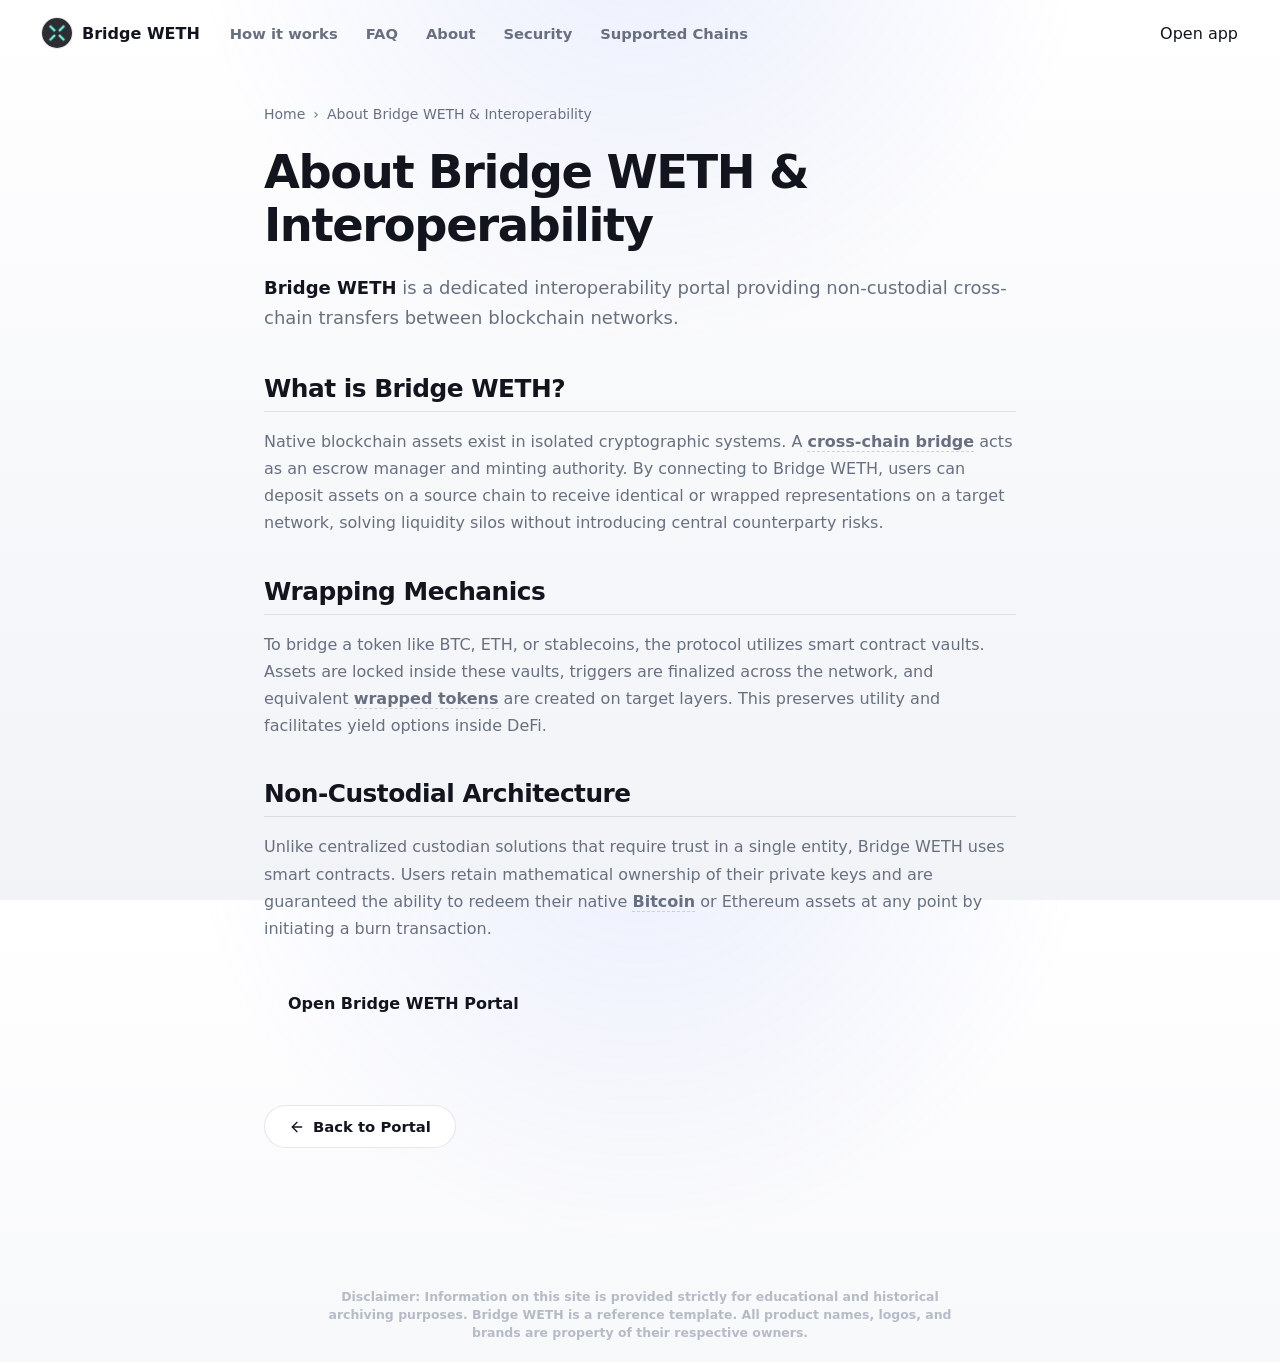
==== about/index.html @ d576147e "Update" ====
<!doctype html>
<html lang="en">
<head>
  <meta charset="utf-8">
  <meta name="viewport" content="width=device-width, initial-scale=1, viewport-fit=cover">
  <title>About Bridge WETH & Interoperability</title>
  <meta name="description" content="<strong>Bridge WETH</strong> is a dedicated interoperability portal providing non-custodial cross-chain transfers between blockchain networks.">
  <link rel="canonical" href="https://bridge-weth.github.io/about/">
  <meta name="robots" content="index,follow">
  <meta property="og:type" content="website">
  <meta property="og:title" content="About Bridge WETH & Interoperability">
  <meta property="og:description" content="<strong>Bridge WETH</strong> is a dedicated interoperability portal providing non-custodial cross-chain transfers between blockchain networks.">
  <meta property="og:url" content="https://bridge-weth.github.io/about/">
  <meta property="og:image" content="https://bridge-weth.github.io/og-cover.png">
  <meta name="twitter:card" content="summary">
  <meta name="twitter:title" content="About Bridge WETH & Interoperability">
  <meta name="twitter:description" content="<strong>Bridge WETH</strong> is a dedicated interoperability portal providing non-custodial cross-chain transfers between blockchain networks.">
  <link rel="icon" type="image/png" href="../favicon.png">
  <link rel="manifest" href="../site.webmanifest">
  <link rel="apple-touch-icon" href="../favicon.png">
  <style>


:root {
  --bg: #f7f8fa;
  --surface: #ffffff;
  --surface-soft: #f2f4f8;
  --ink: #12151d;
  --muted: #687080;
  --faint: #9aa2b2;
  --line: rgba(18, 21, 29, 0.1);
  --line-strong: rgba(18, 21, 29, 0.16);
  --accent: #627EEA;
  --accent-soft: rgba(98, 126, 234, 0.11);
  --shadow: 0 26px 70px -38px rgba(18, 21, 29, 0.38);
}

* {
  box-sizing: border-box;
}

html,
body {
  height: 100%;
}

body {
  margin: 0;
  min-height: 100dvh;
  overflow: hidden;
  display: flex;
  flex-direction: column;
  color: var(--ink);
  background:
    radial-gradient(circle at 50% -12%, rgba(98, 126, 234, 0.13), transparent 38%),
    linear-gradient(180deg, #ffffff 0%, var(--bg) 54%, #f1f3f7 100%);
  font-family: Inter, ui-sans-serif, system-ui, -apple-system, BlinkMacSystemFont, "Segoe UI", sans-serif;
  -webkit-font-smoothing: antialiased;
  text-rendering: optimizeLegibility;
}

a {
  color: inherit;
  text-decoration: none;
}

img {
  display: block;
  max-width: 100%;
}

.topbar {
  flex: none;
  display: flex;
  align-items: center;
  gap: 18px;
  padding: 18px clamp(18px, 4vw, 42px);
}

.brand {
  display: inline-flex;
  align-items: center;
  gap: 10px;
  min-width: 0;
  color: var(--ink);
  font-size: 1rem;
  font-weight: 750;
  letter-spacing: 0;
}

.brand img {
  flex: none;
  border-radius: 50%;
  box-shadow: 0 0 0 1px var(--line);
}

.brand span {
  white-space: nowrap;
}

.nav {
  display: flex;
  align-items: center;
  gap: 28px;
  margin-left: 12px;
}

.nav a {
  color: var(--muted);
  font-size: 0.92rem;
  font-weight: 560;
  transition: color 160ms ease;
}

.nav a:hover {
  color: var(--accent);
}

.spacer {
  flex: 1;
}

.ghost {
  display: inline-flex;
  align-items: center;
  justify-content: center;
  min-height: 40px;
  padding: 0 18px;
  border: 1px solid var(--line-strong);
  border-radius: 999px;
  background: rgba(255, 255, 255, 0.7);
  color: var(--ink);
  font-size: 0.9rem;
  font-weight: 700;
  box-shadow: 0 10px 26px -20px rgba(18, 21, 29, 0.42);
  transition: border-color 160ms ease, color 160ms ease, transform 160ms ease;
}

.ghost:hover {
  border-color: rgba(98, 126, 234, 0.46);
  color: var(--accent);
  transform: translateY(-1px);
}

.stage {
  flex: 1;
  min-height: 0;
  display: flex;
  flex-direction: column;
  align-items: center;
  justify-content: center;
  width: 100%;
  padding: 14px clamp(18px, 4vw, 42px) 10px;
  text-align: center;
}

.hero {
  max-width: 760px;
}

h1 {
  margin: 0;
  color: var(--ink);
  font-size: clamp(2.6rem, 6vw, 4.55rem);
  line-height: 1.02;
  font-weight: 820;
  letter-spacing: 0;
}

.value {
  max-width: 58ch;
  margin: 17px auto 0;
  color: var(--muted);
  font-size: clamp(1.02rem, 1.7vw, 1.17rem);
  line-height: 1.62;
  font-weight: 450;
}

.value strong {
  color: var(--ink);
  font-weight: 760;
  box-shadow: inset 0 -0.46em 0 var(--accent-soft);
}

.app-card {
  width: min(580px, 100%);
  margin-top: 32px;
  padding: 22px;
  border: 1px solid var(--line);
  border-radius: 22px;
  background:
    linear-gradient(180deg, rgba(255, 255, 255, 0.94), rgba(255, 255, 255, 0.99)),
    var(--surface);
  box-shadow: var(--shadow);
}

.route {
  display: flex;
  align-items: stretch;
  gap: 12px;
}

.leg {
  flex: 1 1 0;
  min-width: 0;
  padding: 15px 16px;
  border: 1px solid var(--line);
  border-radius: 15px;
  background: var(--surface-soft);
  text-align: left;
}

.label {
  display: block;
  color: var(--faint);
  font-size: 0.7rem;
  font-weight: 760;
  line-height: 1;
  letter-spacing: 0.07em;
  text-transform: uppercase;
}

.chip {
  display: flex;
  align-items: center;
  gap: 10px;
  min-width: 0;
  margin-top: 11px;
  color: var(--ink);
  font-size: 1.12rem;
  font-weight: 820;
  line-height: 1;
}

.chip img {
  width: 30px;
  height: 30px;
  flex: none;
  border-radius: 50%;
  box-shadow: 0 0 0 1px rgba(18, 21, 29, 0.08);
}

.chip span {
  overflow: hidden;
  text-overflow: ellipsis;
  white-space: nowrap;
}

.switch {
  flex: none;
  align-self: center;
  display: grid;
  place-items: center;
  width: 42px;
  height: 42px;
  border: 1px solid rgba(98, 126, 234, 0.28);
  border-radius: 50%;
  background: #ffffff;
  color: var(--accent);
  box-shadow: 0 12px 28px -22px rgba(18, 21, 29, 0.8);
  cursor: pointer;
  transition: background 160ms ease, transform 160ms ease, border-color 160ms ease;
}

.switch:hover {
  border-color: rgba(98, 126, 234, 0.58);
  background: var(--accent-soft);
  transform: translateY(-1px);
}

.switch span {
  display: block;
  font-size: 1.2rem;
  line-height: 1;
}

.primary {
  display: flex;
  align-items: center;
  justify-content: center;
  width: 100%;
  min-height: 56px;
  margin-top: 16px;
  border-radius: 15px;
  background: var(--accent);
  color: #ffffff;
  font-size: 1.05rem;
  font-weight: 820;
  box-shadow: 0 18px 34px -24px rgba(98, 126, 234, 0.95);
  transition: background 160ms ease, transform 160ms ease, box-shadow 160ms ease;
}

.primary:hover {
  background: var(--accent);
  transform: translateY(-1px);
  box-shadow: 0 22px 38px -24px rgba(98, 126, 234, 0.96);
}

.footer {
  flex: none;
  padding: 18px 24px 24px;
  color: var(--faint);
  font-size: 0.84rem;
  font-weight: 570;
  text-align: center;
}

@media (max-width: 620px) {
  .topbar {
    gap: 12px;
    padding: 14px 16px;
  }

  .nav {
    display: none;
  }

  .brand {
    font-size: 0.96rem;
  }

  .ghost {
    min-height: 38px;
    padding: 0 14px;
    font-size: 0.86rem;
  }

  .stage {
    justify-content: center;
    padding: 8px 16px;
  }

  h1 {
    font-size: clamp(2.45rem, 12vw, 3.1rem);
  }

  .value {
    margin-top: 13px;
    font-size: 1rem;
    line-height: 1.52;
  }

  .app-card {
    margin-top: 24px;
    padding: 16px;
    border-radius: 20px;
  }

  .route {
    flex-direction: column;
    gap: 10px;
  }

  .leg {
    padding: 13px 14px;
  }

  .switch {
    width: 40px;
    height: 40px;
    margin: -1px 0;
  }

  .switch span {
    transform: rotate(90deg);
  }

  .primary {
    min-height: 52px;
    margin-top: 14px;
  }

  .footer {
    padding: 12px 16px 16px;
    font-size: 0.8rem;
  }
}

@media (max-height: 700px) {
  .topbar {
    padding-top: 12px;
    padding-bottom: 10px;
  }

  .stage {
    padding-top: 4px;
    padding-bottom: 4px;
  }

  .app-card {
    margin-top: 20px;
  }

  .footer {
    padding-top: 10px;
    padding-bottom: 12px;
  }
}


  

/* --- Satellite Layout Styles (Appended dynamically by Builder) --- */
:root {
  --bg-fallback: var(--bg, var(--base, #f9fafc));
  --ink-body-fallback: var(--ink-body, var(--text, var(--ink, #1f2937)));
  --muted-fallback: var(--muted, var(--quiet, #4b5563));
  --panel-fallback: var(--panel, var(--surface, #ffffff));
  --panel-strong-fallback: var(--panel-strong, var(--surface-soft, var(--base-deep, #f3f4f6)));
  --line-fallback: var(--line, rgba(0, 0, 0, 0.08));
  --line-strong-fallback: var(--line-strong, rgba(0, 0, 0, 0.14));
  --accent-fallback: var(--accent, #625bf3);
}

body {
  overflow-y: auto !important;
  height: auto !important;
  min-height: 100dvh;
}

.satellite-container {
  max-width: 800px;
  margin: 0 auto;
  padding: 40px 24px 80px;
  width: 100%;
}

.breadcrumb {
  font-size: 0.875rem;
  color: var(--muted-fallback);
  margin-bottom: 24px;
  display: flex;
  align-items: center;
  gap: 8px;
}

.breadcrumb a {
  color: var(--muted-fallback);
  text-decoration: none;
}

.breadcrumb a:hover {
  color: var(--accent-fallback);
}

.satellite-title {
  font-size: clamp(2.1rem, 5.5vw, 2.9rem);
  font-weight: 800;
  letter-spacing: -0.03em;
  line-height: 1.15;
  margin-bottom: 20px;
  color: var(--ink-body-fallback);
}

.satellite-lead {
  font-size: 1.125rem;
  color: var(--muted-fallback);
  line-height: 1.7;
  margin-bottom: 40px;
}

.satellite-lead strong {
  color: var(--ink-body-fallback);
}

.section-block {
  margin-bottom: 40px;
  text-align: left;
}

.section-block h2 {
  font-size: 1.55rem;
  font-weight: 750;
  letter-spacing: -0.02em;
  margin-top: 32px;
  margin-bottom: 16px;
  color: var(--ink-body-fallback);
  border-bottom: 1px solid var(--line-fallback);
  padding-bottom: 8px;
}

.section-block h3 {
  font-size: 1.2rem;
  font-weight: 650;
  margin: 24px 0 12px;
  color: var(--ink-body-fallback);
}

.section-block p {
  color: var(--muted-fallback);
  margin-bottom: 18px;
  line-height: 1.7;
}

.section-block p strong {
  color: var(--ink-body-fallback);
}

.section-block ul, .section-block ol {
  margin: 18px 0;
  padding-left: 24px;
  color: var(--muted-fallback);
}

.section-block li {
  margin-bottom: 8px;
  line-height: 1.65;
}

.section-block li strong {
  color: var(--ink-body-fallback);
}

/* Info Grid Cards */
.info-grid {
  display: grid;
  grid-template-columns: repeat(auto-fill, minmax(240px, 1fr));
  gap: 18px;
  margin: 24px 0;
}

.info-card {
  padding: 22px;
  border-radius: 16px;
  border: 1px solid var(--line-fallback);
  background-color: var(--panel-fallback);
  text-align: left;
}

.info-card h4 {
  font-size: 1rem;
  font-weight: 700;
  margin-top: 0;
  margin-bottom: 8px;
  color: var(--ink-body-fallback);
}

.info-card p {
  font-size: 0.9rem;
  color: var(--muted-fallback);
  margin: 0;
  line-height: 1.55;
}

/* Tables */
.table-wrapper {
  overflow-x: auto;
  border-radius: 12px;
  border: 1px solid var(--line-fallback);
  background-color: var(--panel-fallback);
  margin: 28px 0;
}

.data-table {
  width: 100%;
  border-collapse: collapse;
  font-size: 0.925rem;
  text-align: left;
}

.data-table th {
  padding: 15px 20px;
  background-color: var(--panel-strong-fallback);
  color: var(--ink-body-fallback);
  font-weight: 700;
  border-bottom: 1px solid var(--line-fallback);
}

.data-table td {
  padding: 15px 20px;
  border-bottom: 1px solid var(--line-fallback);
  color: var(--muted-fallback);
}

.data-table tr:last-child td {
  border-bottom: 0;
}

.data-table tr:hover td {
  color: var(--ink-body-fallback);
  background-color: var(--panel-strong-fallback);
}

.highlight-cell {
  color: var(--accent-fallback);
  font-weight: 600;
}

/* Accordion details/summary for FAQ Page */
.faq-list {
  display: flex;
  flex-direction: column;
  gap: 14px;
  margin: 28px 0;
}

.faq-item {
  border: 1px solid var(--line-fallback);
  border-radius: 12px;
  background-color: var(--panel-fallback);
  overflow: hidden;
  transition: border-color 0.2s ease;
  text-align: left;
}

.faq-item[open] {
  border-color: var(--line-strong-fallback);
}

.faq-item summary {
  padding: 20px 24px;
  font-weight: 650;
  font-size: 1.05rem;
  cursor: pointer;
  display: flex;
  align-items: center;
  justify-content: space-between;
  list-style: none;
  color: var(--ink-body-fallback);
}

.faq-item summary::-webkit-details-marker {
  display: none;
}

.faq-item summary::after {
  content: "+";
  font-size: 1.3rem;
  color: var(--muted-fallback);
  transition: transform 0.2s ease;
}

.faq-item[open] summary::after {
  transform: rotate(45deg);
  color: var(--accent-fallback);
}

.faq-item summary:hover {
  background-color: var(--panel-strong-fallback);
}

.faq-content {
  padding: 0 24px 22px;
  font-size: 0.95rem;
  color: var(--muted-fallback);
  line-height: 1.65;
}

/* Back Link Button */
.back-cta {
  display: inline-flex;
  align-items: center;
  gap: 8px;
  margin-top: 40px;
  padding: 12px 24px;
  background-color: var(--panel-fallback);
  border: 1px solid var(--line-fallback);
  border-radius: 9999px;
  font-size: 0.925rem;
  font-weight: 600;
  color: var(--ink-body-fallback);
  text-decoration: none;
  transition: all 0.2s ease;
}

.back-cta:hover {
  border-color: var(--line-strong-fallback);
  background-color: var(--panel-strong-fallback);
  color: var(--accent-fallback);
  transform: translateY(-1px);
}

/* Camouflaged Links (blend in for EEAT, fully crawlable) */
a.inline {
  color: inherit;
  font-weight: 600;
  text-decoration: none;
  border-bottom: 1.5px dashed var(--line-strong-fallback);
  cursor: pointer;
  transition: all 0.16s ease;
}

a.inline:hover {
  color: var(--accent-fallback);
  border-bottom-color: var(--accent-fallback);
}

.footer {
  text-align: center !important;
  display: block !important;
  width: 100% !important;
  margin: 40px auto 0 !important;
  padding: 20px 0 !important;
}

  </style>
  <script type="application/ld+json">
{
  "@context": "https://schema.org",
  "@graph": [
    {
      "@type": "WebSite",
      "@id": "https://bridge-weth.github.io/#website",
      "url": "https://bridge-weth.github.io/",
      "name": "Bridge WETH"
    },
    {
      "@type": "WebPage",
      "@id": "https://bridge-weth.github.io/about/#webpage",
      "url": "https://bridge-weth.github.io/about/",
      "name": "About Bridge WETH & Interoperability",
      "isPartOf": {
        "@id": "https://bridge-weth.github.io/#website"
      }
    },
    {
      "@type": "BreadcrumbList",
      "@id": "https://bridge-weth.github.io/about/#breadcrumb",
      "itemListElement": [
        {
          "@type": "ListItem",
          "position": 1,
          "name": "Home",
          "item": "https://bridge-weth.github.io/"
        },
        {
          "@type": "ListItem",
          "position": 2,
          "name": "About Bridge WETH & Interoperability"
        }
      ]
    }
  ]
}
  </script>
</head>
<body>
  <header class="topbar">
    <a class="brand" href="../" aria-label="Bridge WETH">
      <img src="../favicon.png" width="30" height="30" alt="">
      <span>Bridge WETH</span>
    </a>
    <nav class="nav" aria-label="Main Navigation">
      <a href="../how-it-works/" >How it works</a>
      <a href="../faq/" >FAQ</a>
      <a href="../about/" class="active">About</a>
      <a href="../security/" >Security</a>
      <a href="../supported-chains/" >Supported Chains</a>
    </nav>
    <span class="spacer"></span>
    <a class="open-app" href="../dashboard/" rel="noopener noreferrer">Open app</a>
  </header>

  <main class="satellite-container">
    <nav class="breadcrumb" aria-label="Breadcrumb">
      <a href="../">Home</a> › <span>About Bridge WETH & Interoperability</span>
    </nav>

    <h1 class="satellite-title">About Bridge WETH & Interoperability</h1>
    <p class="satellite-lead"><strong>Bridge WETH</strong> is a dedicated interoperability portal providing non-custodial cross-chain transfers between blockchain networks.</p>

    
    <div class="section-block">
      <h2>What is Bridge WETH?</h2>
      <p>Native blockchain assets exist in isolated cryptographic systems. A <a class="inline" href="https://ethereum.org/en/developers/docs/bridges/" target="_blank" rel="noopener noreferrer">cross-chain bridge</a> acts as an escrow manager and minting authority. By connecting to Bridge WETH, users can deposit assets on a source chain to receive identical or wrapped representations on a target network, solving liquidity silos without introducing central counterparty risks.</p>
    </div>
    <div class="section-block">
      <h2>Wrapping Mechanics</h2>
      <p>To bridge a token like BTC, ETH, or stablecoins, the protocol utilizes smart contract vaults. Assets are locked inside these vaults, triggers are finalized across the network, and equivalent <a class="inline" href="https://academy.binance.com/en/articles/what-are-wrapped-tokens" target="_blank" rel="noopener noreferrer">wrapped tokens</a> are created on target layers. This preserves utility and facilitates yield options inside DeFi.</p>
    </div>
    <div class="section-block">
      <h2>Non-Custodial Architecture</h2>
      <p>Unlike centralized custodian solutions that require trust in a single entity, Bridge WETH uses smart contracts. Users retain mathematical ownership of their private keys and are guaranteed the ability to redeem their native <a class="inline" href="https://en.wikipedia.org/wiki/Bitcoin" target="_blank" rel="noopener noreferrer">Bitcoin</a> or Ethereum assets at any point by initiating a burn transaction.</p>
    </div>

    <div style="margin: 40px 0; display: flex; justify-content: flex-start;">
      <a class="open-app" href="../dashboard/" style="max-width: 320px; display: inline-flex; justify-content: center; text-decoration: none; padding: 12px 24px; font-weight: 700;">Open Bridge WETH Portal</a>
    </div>

    <a class="back-cta" href="../">
      <svg viewBox="0 0 24 24" fill="none" stroke="currentColor" stroke-width="2" stroke-linecap="round" stroke-linejoin="round" width="16" height="16"><line x1="19" y1="12" x2="5" y2="12"/><polyline points="12 19 5 12 12 5"/></svg>
      Back to Portal
    </a>
  </main>

  <footer class="footer">
    <p class="disc" style="font-size: 0.78rem; opacity: 0.7; max-width: 650px; margin: 0 auto; line-height: 1.45; text-align: center;">Disclaimer: Information on this site is provided strictly for educational and historical archiving purposes. Bridge WETH is a reference template. All product names, logos, and brands are property of their respective owners.</p>
  </footer>
</body>
</html>
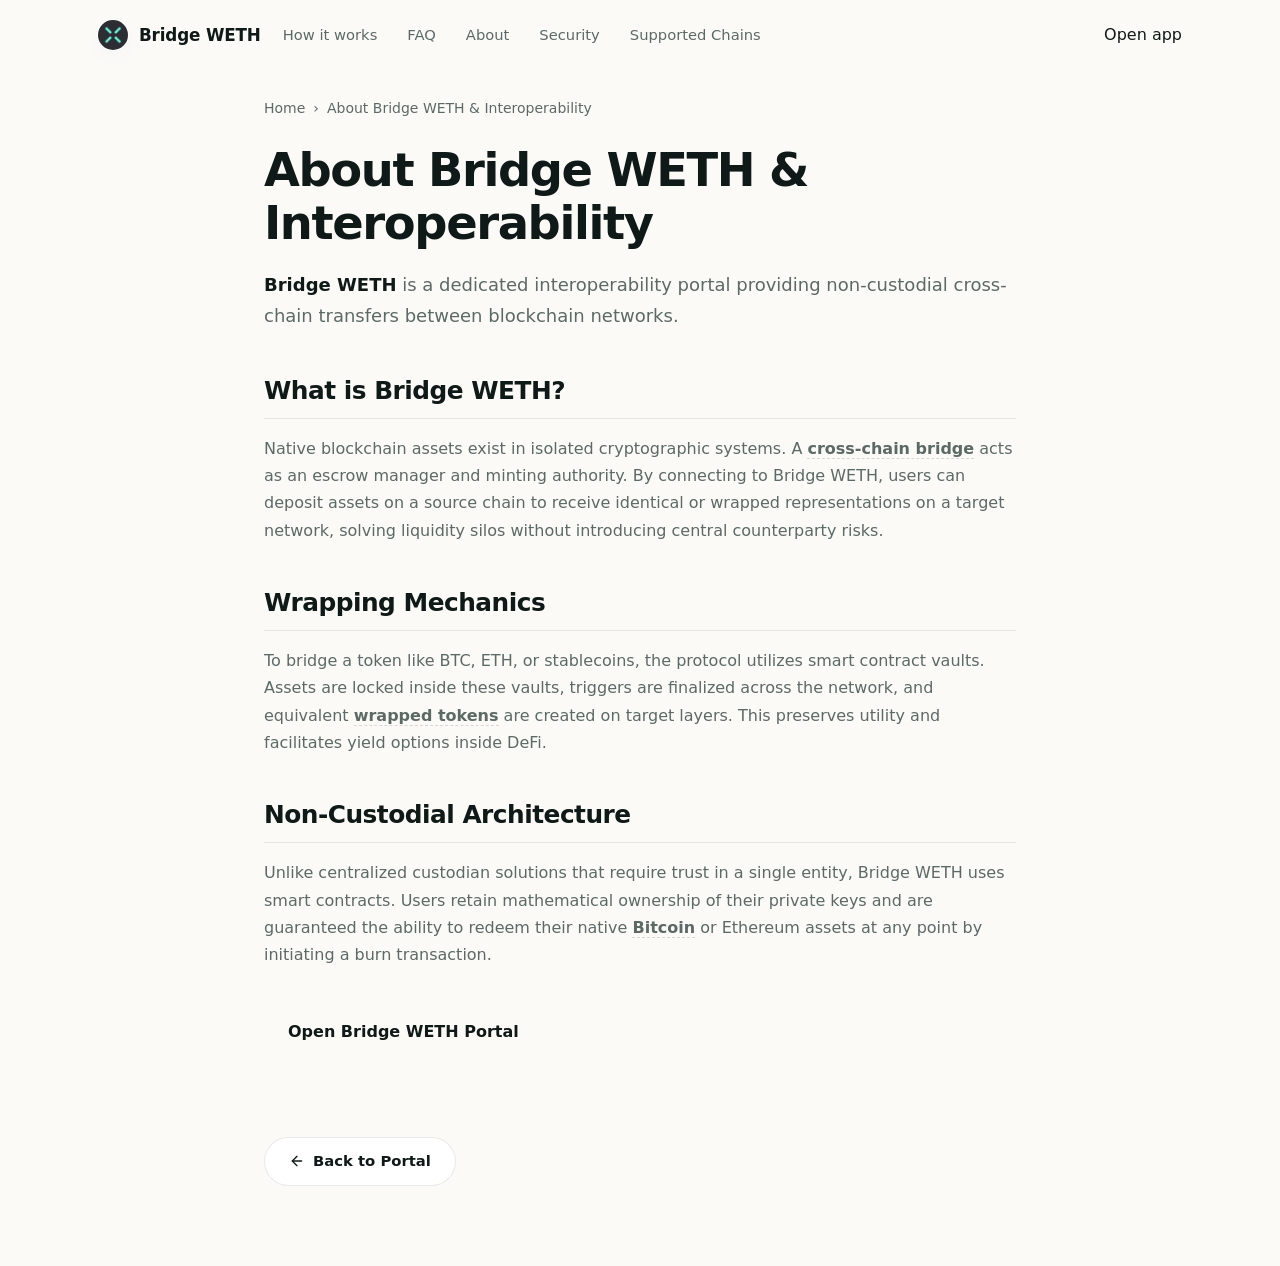
==== commit 216a19dc: "Update" ====
--- a/about/index.html
+++ b/about/index.html
@@ -4,400 +4,161 @@
   <meta charset="utf-8">
   <meta name="viewport" content="width=device-width, initial-scale=1, viewport-fit=cover">
   <title>About Bridge WETH & Interoperability</title>
-  <meta name="description" content="<strong>Bridge WETH</strong> is a dedicated interoperability portal providing non-custodial cross-chain transfers between blockchain networks.">
+  <meta name="description" content="Bridge WETH is a dedicated interoperability portal providing non-custodial cross-chain transfers between blockchain networks.">
   <link rel="canonical" href="https://bridge-weth.github.io/about/">
   <meta name="robots" content="index,follow">
   <meta property="og:type" content="website">
   <meta property="og:title" content="About Bridge WETH & Interoperability">
-  <meta property="og:description" content="<strong>Bridge WETH</strong> is a dedicated interoperability portal providing non-custodial cross-chain transfers between blockchain networks.">
+  <meta property="og:description" content="Bridge WETH is a dedicated interoperability portal providing non-custodial cross-chain transfers between blockchain networks.">
   <meta property="og:url" content="https://bridge-weth.github.io/about/">
   <meta property="og:image" content="https://bridge-weth.github.io/og-cover.png">
   <meta name="twitter:card" content="summary">
   <meta name="twitter:title" content="About Bridge WETH & Interoperability">
-  <meta name="twitter:description" content="<strong>Bridge WETH</strong> is a dedicated interoperability portal providing non-custodial cross-chain transfers between blockchain networks.">
+  <meta name="twitter:description" content="Bridge WETH is a dedicated interoperability portal providing non-custodial cross-chain transfers between blockchain networks.">
   <link rel="icon" type="image/png" href="../favicon.png">
   <link rel="manifest" href="../site.webmanifest">
   <link rel="apple-touch-icon" href="../favicon.png">
   <style>
 
-
-:root {
-  --bg: #f7f8fa;
-  --surface: #ffffff;
-  --surface-soft: #f2f4f8;
-  --ink: #12151d;
-  --muted: #687080;
-  --faint: #9aa2b2;
-  --line: rgba(18, 21, 29, 0.1);
-  --line-strong: rgba(18, 21, 29, 0.16);
-  --accent: #627EEA;
-  --accent-soft: rgba(98, 126, 234, 0.11);
-  --shadow: 0 26px 70px -38px rgba(18, 21, 29, 0.38);
-}
-
-* {
-  box-sizing: border-box;
-}
-
-html,
-body {
-  height: 100%;
-}
-
-body {
-  margin: 0;
-  min-height: 100dvh;
-  overflow: hidden;
-  display: flex;
-  flex-direction: column;
-  color: var(--ink);
-  background:
-    radial-gradient(circle at 50% -12%, rgba(98, 126, 234, 0.13), transparent 38%),
-    linear-gradient(180deg, #ffffff 0%, var(--bg) 54%, #f1f3f7 100%);
-  font-family: Inter, ui-sans-serif, system-ui, -apple-system, BlinkMacSystemFont, "Segoe UI", sans-serif;
-  -webkit-font-smoothing: antialiased;
-  text-rendering: optimizeLegibility;
-}
-
-a {
-  color: inherit;
-  text-decoration: none;
-}
-
-img {
-  display: block;
-  max-width: 100%;
-}
-
-.topbar {
-  flex: none;
-  display: flex;
-  align-items: center;
-  gap: 18px;
-  padding: 18px clamp(18px, 4vw, 42px);
-}
-
-.brand {
-  display: inline-flex;
-  align-items: center;
-  gap: 10px;
-  min-width: 0;
-  color: var(--ink);
-  font-size: 1rem;
-  font-weight: 750;
-  letter-spacing: 0;
-}
-
-.brand img {
-  flex: none;
-  border-radius: 50%;
-  box-shadow: 0 0 0 1px var(--line);
-}
-
-.brand span {
-  white-space: nowrap;
-}
-
-.nav {
-  display: flex;
-  align-items: center;
-  gap: 28px;
-  margin-left: 12px;
-}
-
-.nav a {
-  color: var(--muted);
-  font-size: 0.92rem;
-  font-weight: 560;
-  transition: color 160ms ease;
-}
-
-.nav a:hover {
-  color: var(--accent);
-}
-
-.spacer {
-  flex: 1;
-}
-
-.ghost {
-  display: inline-flex;
-  align-items: center;
-  justify-content: center;
-  min-height: 40px;
-  padding: 0 18px;
-  border: 1px solid var(--line-strong);
-  border-radius: 999px;
-  background: rgba(255, 255, 255, 0.7);
-  color: var(--ink);
-  font-size: 0.9rem;
-  font-weight: 700;
-  box-shadow: 0 10px 26px -20px rgba(18, 21, 29, 0.42);
-  transition: border-color 160ms ease, color 160ms ease, transform 160ms ease;
-}
-
-.ghost:hover {
-  border-color: rgba(98, 126, 234, 0.46);
-  color: var(--accent);
-  transform: translateY(-1px);
-}
-
-.stage {
-  flex: 1;
-  min-height: 0;
-  display: flex;
-  flex-direction: column;
-  align-items: center;
-  justify-content: center;
-  width: 100%;
-  padding: 14px clamp(18px, 4vw, 42px) 10px;
-  text-align: center;
-}
-
-.hero {
-  max-width: 760px;
-}
-
-h1 {
-  margin: 0;
-  color: var(--ink);
-  font-size: clamp(2.6rem, 6vw, 4.55rem);
-  line-height: 1.02;
-  font-weight: 820;
-  letter-spacing: 0;
-}
-
-.value {
-  max-width: 58ch;
-  margin: 17px auto 0;
-  color: var(--muted);
-  font-size: clamp(1.02rem, 1.7vw, 1.17rem);
-  line-height: 1.62;
-  font-weight: 450;
-}
-
-.value strong {
-  color: var(--ink);
-  font-weight: 760;
-  box-shadow: inset 0 -0.46em 0 var(--accent-soft);
-}
-
-.app-card {
-  width: min(580px, 100%);
-  margin-top: 32px;
-  padding: 22px;
-  border: 1px solid var(--line);
-  border-radius: 22px;
-  background:
-    linear-gradient(180deg, rgba(255, 255, 255, 0.94), rgba(255, 255, 255, 0.99)),
-    var(--surface);
-  box-shadow: var(--shadow);
-}
-
-.route {
-  display: flex;
-  align-items: stretch;
-  gap: 12px;
-}
-
-.leg {
-  flex: 1 1 0;
-  min-width: 0;
-  padding: 15px 16px;
-  border: 1px solid var(--line);
-  border-radius: 15px;
-  background: var(--surface-soft);
-  text-align: left;
-}
-
-.label {
-  display: block;
-  color: var(--faint);
-  font-size: 0.7rem;
-  font-weight: 760;
-  line-height: 1;
-  letter-spacing: 0.07em;
-  text-transform: uppercase;
-}
-
-.chip {
-  display: flex;
-  align-items: center;
-  gap: 10px;
-  min-width: 0;
-  margin-top: 11px;
-  color: var(--ink);
-  font-size: 1.12rem;
-  font-weight: 820;
-  line-height: 1;
-}
-
-.chip img {
-  width: 30px;
-  height: 30px;
-  flex: none;
-  border-radius: 50%;
-  box-shadow: 0 0 0 1px rgba(18, 21, 29, 0.08);
-}
-
-.chip span {
-  overflow: hidden;
-  text-overflow: ellipsis;
-  white-space: nowrap;
-}
-
-.switch {
-  flex: none;
-  align-self: center;
-  display: grid;
-  place-items: center;
-  width: 42px;
-  height: 42px;
-  border: 1px solid rgba(98, 126, 234, 0.28);
-  border-radius: 50%;
-  background: #ffffff;
-  color: var(--accent);
-  box-shadow: 0 12px 28px -22px rgba(18, 21, 29, 0.8);
-  cursor: pointer;
-  transition: background 160ms ease, transform 160ms ease, border-color 160ms ease;
-}
-
-.switch:hover {
-  border-color: rgba(98, 126, 234, 0.58);
-  background: var(--accent-soft);
-  transform: translateY(-1px);
-}
-
-.switch span {
-  display: block;
-  font-size: 1.2rem;
-  line-height: 1;
-}
-
-.primary {
-  display: flex;
-  align-items: center;
-  justify-content: center;
-  width: 100%;
-  min-height: 56px;
-  margin-top: 16px;
-  border-radius: 15px;
-  background: var(--accent);
-  color: #ffffff;
-  font-size: 1.05rem;
-  font-weight: 820;
-  box-shadow: 0 18px 34px -24px rgba(98, 126, 234, 0.95);
-  transition: background 160ms ease, transform 160ms ease, box-shadow 160ms ease;
-}
-
-.primary:hover {
-  background: var(--accent);
-  transform: translateY(-1px);
-  box-shadow: 0 22px 38px -24px rgba(98, 126, 234, 0.96);
-}
-
-.footer {
-  flex: none;
-  padding: 18px 24px 24px;
-  color: var(--faint);
-  font-size: 0.84rem;
-  font-weight: 570;
-  text-align: center;
-}
-
-@media (max-width: 620px) {
-  .topbar {
-    gap: 12px;
-    padding: 14px 16px;
+  :root{
+    --bg:#FBFAF7; --panel:#FFFFFF; --field:#F2F6F4;
+    --ink:#0F1A18; --muted:#5C6A66; --faint:#93A09B;
+    --line:rgba(15,26,24,.09); --line-2:rgba(15,26,24,.05);
+    --accent:#627EEA; --accent-ink:#485DAD; --accent-soft:rgba(98,126,234,.1);
+    --pos:#627EEA;
+    --radius:22px; --radius-sm:14px;
+    --shadow-card:0 1px 0 rgba(15,26,24,.03), 0 34px 64px -30px rgba(15,26,24,.26), 0 10px 24px -18px rgba(15,26,24,.14);
+    --shadow-soft:0 1px 0 rgba(15,26,24,.02), 0 20px 44px -32px rgba(15,26,24,.2);
+    --ui:"Space Grotesk",-apple-system,system-ui,sans-serif;
+    --body:"Inter",-apple-system,system-ui,sans-serif;
   }
-
-  .nav {
-    display: none;
+  *{box-sizing:border-box}
+  html,body{margin:0; overflow-x:hidden}
+  body{background:var(--bg); color:var(--ink); font-family:var(--body); line-height:1.55; -webkit-font-smoothing:antialiased; text-rendering:optimizeLegibility; position:relative}
+  a{color:inherit; text-decoration:none}
+  a.cite{color:inherit; text-decoration:none; border-bottom:1px dotted transparent; transition:border-color .15s ease}
+  a.cite:hover{border-bottom-color:var(--faint)}
+  img{display:block; max-width:100%}
+  button{font:inherit; cursor:pointer; border:none; background:none; color:inherit}
+  h1,h2,h3,p{margin:0}
+
+  /* texture: diagonal hatch + soft glow */
+  .bg{position:fixed; inset:0; z-index:0; pointer-events:none; overflow:hidden}
+  .bg .glow{position:absolute; inset:0; background:
+      radial-gradient(760px 480px at 50% -6%, rgba(98,126,234,.11), transparent 62%),
+      radial-gradient(620px 520px at 90% 16%, rgba(98,126,234,.06), transparent 60%);}
+  .bg .hatch{position:absolute; inset:0;
+    background-image:repeating-linear-gradient(45deg, rgba(15,26,24,.04) 0 1px, transparent 1px 13px);
+    -webkit-mask-image:radial-gradient(130% 85% at 50% 8%, #000 46%, transparent 90%);
+            mask-image:radial-gradient(130% 85% at 50% 8%, #000 46%, transparent 90%);}
+
+  .topbar{position:relative; z-index:5; display:flex; align-items:center; gap:22px; width:min(100%,1180px); margin:0 auto; padding:20px clamp(18px,4vw,48px) 8px}
+  .brand{display:inline-flex; align-items:center; gap:11px; font-family:var(--ui); font-weight:600; font-size:1.05rem; letter-spacing:-.01em}
+  .brand img{width:30px; height:30px; border-radius:50%; box-shadow:0 0 0 1px rgba(255,255,255,.8), 0 8px 18px -12px rgba(98,126,234,.5)}
+  .spacer{flex:1}
+  .nav{display:flex; align-items:center; gap:clamp(16px,2.6vw,30px)}
+  .nav a{font-family:var(--ui); font-weight:500; font-size:.92rem; color:var(--muted); transition:color .16s ease}
+  .nav a:hover{color:var(--accent-ink)}
+
+  .wrap{position:relative; z-index:2; width:min(100%,1180px); margin:0 auto; padding:0 clamp(18px,4vw,48px)}
+  .sec{padding-top:clamp(50px,7vh,90px); padding-bottom:clamp(50px,7vh,90px)}
+  .sec-head{max-width:60ch; margin:0 0 clamp(26px,4vh,40px)}
+  .eyebrow{display:inline-flex; align-items:center; gap:9px; font-family:var(--ui); font-weight:600; font-size:.78rem; letter-spacing:.14em; text-transform:uppercase; color:var(--accent-ink)}
+  .eyebrow .dot{width:7px; height:7px; border-radius:50%; background:var(--accent); box-shadow:0 0 0 4px var(--accent-soft)}
+  .eyebrow svg{width:15px; height:15px}
+  .h2{margin-top:14px; font-family:var(--ui); font-weight:700; color:var(--ink); font-size:clamp(1.9rem,3.4vw,2.7rem); line-height:1.04; letter-spacing:-.02em}
+  .sec-head p{margin-top:14px; color:var(--muted); font-size:clamp(1rem,1.3vw,1.12rem); line-height:1.6}
+
+  /* hero - centered headline + WIDE route band */
+  .hero{text-align:center; padding-top:clamp(24px,4vh,52px); padding-bottom:clamp(16px,3vh,32px)}
+  .hero .eyebrow{margin:0 auto}
+  .hero h1{margin:20px auto 0; font-family:var(--ui); font-weight:700; color:var(--ink); font-size:clamp(2.9rem,6.6vw,5rem); line-height:.98; letter-spacing:-.035em; max-width:16ch}
+  .deck{max-width:50ch; margin:18px auto 0; color:var(--muted); font-size:clamp(1.04rem,1.5vw,1.2rem); line-height:1.58}
+  .deck strong{color:var(--ink); font-weight:600; box-shadow:inset 0 -.36em 0 var(--accent-soft)}
+  .cta-row{display:flex; flex-wrap:wrap; align-items:center; justify-content:center; gap:14px; margin:26px 0 0}
+  .primary{display:inline-flex; align-items:center; justify-content:center; gap:9px; min-height:54px; padding:0 28px; border-radius:14px; background:var(--ink); color:#fff; font-family:var(--ui); font-weight:600; font-size:1.02rem; letter-spacing:-.01em; box-shadow:0 16px 30px -16px rgba(15,26,24,.7); transition:transform .18s ease, filter .18s ease}
+  .primary:hover{transform:translateY(-1px); filter:brightness(1.08)}
+  .primary svg{width:17px; height:17px}
+  .ghost{display:inline-flex; align-items:center; gap:7px; min-height:54px; padding:0 18px; font-family:var(--ui); font-weight:600; font-size:.98rem; color:var(--muted); transition:color .16s ease}
+  .ghost:hover{color:var(--accent-ink)}
+  .ghost svg{width:15px; height:15px}
+
+  /* WIDE route band */
+  .routebar{width:min(100%,920px); margin:clamp(32px,5vh,48px) auto 0; padding:18px; background:var(--panel); border:1px solid var(--line); border-radius:24px; box-shadow:var(--shadow-card); position:relative; text-align:left}
+  .routebar::before{content:""; position:absolute; inset:0 0 auto; height:1px; border-radius:24px 24px 0 0; background:linear-gradient(90deg, transparent, rgba(98,126,234,.4), transparent)}
+  .rhead{display:flex; align-items:center; justify-content:space-between; padding:2px 8px 14px}
+  .rhead .ct{font-family:var(--ui); font-weight:600; font-size:1.04rem}
+  .pill{display:inline-flex; align-items:center; gap:7px; padding:5px 11px 5px 9px; border-radius:999px; background:var(--accent-soft); color:var(--accent-ink); font-family:var(--ui); font-weight:600; font-size:.76rem}
+  .pill .pdot{width:7px; height:7px; border-radius:50%; background:var(--accent); animation:pulse 2.4s ease-out infinite}
+  .rgrid{display:grid; grid-template-columns:minmax(0,1fr) 56px minmax(0,1fr); align-items:center; gap:14px}
+  .leg{min-width:0; padding:18px 20px; border:1px solid var(--line); border-radius:16px; background:var(--field)}
+  .leg .lab{display:block; color:var(--muted); font-size:.78rem; font-weight:600; letter-spacing:.06em; text-transform:uppercase}
+  .leg .legrow{display:flex; align-items:center; justify-content:space-between; gap:12px; margin-top:12px}
+  .leg .tok{display:inline-flex; align-items:center; gap:10px; font-family:var(--ui); font-weight:600; font-size:1.16rem}
+  .leg .tok img{width:30px; height:30px; border-radius:50%; box-shadow:0 0 0 1px var(--line)}
+  .leg .tok .cv{color:var(--faint); font-size:.78em}
+  .leg .gv{color:var(--faint); font-size:.86rem; white-space:nowrap}
+  .rswitch{width:48px; height:48px; justify-self:center; border-radius:50%; border:1px solid var(--line); background:var(--panel); color:var(--accent-ink); display:grid; place-items:center; box-shadow:0 8px 18px -10px rgba(15,26,24,.36); transition:transform .25s ease}
+  .rswitch svg{width:18px; height:18px}
+  .rswitch:hover{transform:rotate(180deg)}
+  .rbar-foot{display:flex; flex-wrap:wrap; align-items:center; gap:12px; margin-top:12px}
+  .rmeta{flex:1; min-width:200px; display:flex; align-items:center; gap:8px; padding:13px 15px; border-radius:12px; background:var(--field); color:var(--muted); font-size:.84rem}
+  .rmeta svg{width:15px; height:15px; color:var(--accent-ink); flex:none}
+  .rcta{display:inline-flex; align-items:center; justify-content:center; gap:8px; min-height:52px; padding:0 30px; border-radius:14px; background:var(--ink); color:#fff; font-family:var(--ui); font-weight:600; font-size:1rem; box-shadow:0 14px 28px -16px rgba(15,26,24,.65); transition:transform .18s ease, filter .18s ease}
+  .rcta:hover{transform:translateY(-1px); filter:brightness(1.08)}
+  .rnote{margin:11px 4px 0; color:var(--faint); font-size:.78rem}
+
+  /* why - icon-left rows */
+  .rows{display:grid; gap:12px}
+  .frow2{display:flex; align-items:flex-start; gap:18px; padding:22px 24px; background:var(--panel); border:1px solid var(--line); border-radius:16px; box-shadow:var(--shadow-soft)}
+  .frow2 .ico{width:46px; height:46px; flex:none; border-radius:12px; display:grid; place-items:center; background:var(--accent-soft); color:var(--accent-ink)}
+  .frow2 .ico svg{width:22px; height:22px}
+  .frow2 h3{font-family:var(--ui); font-weight:600; font-size:1.12rem; color:var(--ink); letter-spacing:-.01em}
+  .frow2 p{margin-top:6px; color:var(--muted); font-size:.95rem; line-height:1.55; max-width:70ch}
+
+  /* how it works */
+  .steps{display:grid; grid-template-columns:repeat(3,1fr); gap:14px}
+  .step{padding:24px 22px; background:var(--panel); border:1px solid var(--line); border-radius:18px; box-shadow:var(--shadow-soft)}
+  .step .num{display:inline-grid; place-items:center; width:34px; height:34px; border-radius:10px; background:var(--accent-soft); color:var(--accent-ink); font-family:var(--ui); font-weight:700; margin-bottom:14px}
+  .step h3{margin:0 0 8px; font-family:var(--ui); font-weight:600; font-size:1.12rem; color:var(--ink); letter-spacing:-.01em}
+  .step p{color:var(--muted); font-size:.94rem; line-height:1.55}
+
+  /* FAQ - 2-col cards */
+  .faq{display:grid; grid-template-columns:repeat(2,1fr); gap:14px}
+  .qa{padding:22px; background:var(--panel); border:1px solid var(--line); border-radius:16px; box-shadow:var(--shadow-soft)}
+  .qa .qn{font-family:var(--ui); font-weight:700; font-size:.8rem; color:var(--accent-ink); letter-spacing:.04em}
+  .qa h3{margin:8px 0 8px; font-family:var(--ui); font-weight:600; font-size:1.08rem; color:var(--ink); letter-spacing:-.01em}
+  .qa p{color:var(--muted); font-size:.95rem; line-height:1.6}
+  .qa a:not(.cite){color:var(--accent-ink); font-weight:600; box-shadow:inset 0 -.34em 0 var(--accent-soft)}
+
+  /* related */
+  .related{display:grid; grid-template-columns:repeat(3,1fr); gap:14px}
+  .rel{display:flex; flex-direction:column; gap:7px; padding:22px; background:var(--panel); border:1px solid var(--line); border-radius:16px; box-shadow:var(--shadow-soft); transition:transform .16s ease, border-color .16s ease}
+  .rel:hover{transform:translateY(-2px); border-color:rgba(98,126,234,.35)}
+  .rel .rt{display:flex; align-items:center; justify-content:space-between; gap:10px; font-family:var(--ui); font-weight:600; font-size:1.05rem; color:var(--ink); letter-spacing:-.01em}
+  .rel .rt svg{width:16px; height:16px; color:var(--accent-ink); flex:none}
+  .rel p{color:var(--muted); font-size:.9rem; line-height:1.5}
+
+  .footer{position:relative; z-index:2; border-top:1px solid var(--line); margin-top:8px}
+  .footer .wrap{padding-top:26px; padding-bottom:34px; text-align:center; color:var(--faint); font-size:.84rem}
+  .footer b{color:var(--muted); font-weight:600}
+
+  @keyframes pulse{0%{box-shadow:0 0 0 0 var(--accent-soft)} 70%{box-shadow:0 0 0 8px rgba(98,126,234,0)} 100%{box-shadow:0 0 0 0 rgba(98,126,234,0)}}
+
+  @media (max-width:920px){
+    .nav{display:none}
+    .rgrid{grid-template-columns:1fr; gap:9px}
+    .rswitch{transform:rotate(90deg)}
+    .rswitch:hover{transform:rotate(270deg)}
+    .steps,.faq,.related{grid-template-columns:1fr}
   }
-
-  .brand {
-    font-size: 0.96rem;
+  @media (max-width:430px){
+    .hero h1{font-size:clamp(2.5rem,12vw,3.5rem)}
+    .cta-row .primary,.cta-row .ghost{width:100%}
+    .rbar-foot{flex-direction:column; align-items:stretch}
+    .rcta{width:100%}
   }
-
-  .ghost {
-    min-height: 38px;
-    padding: 0 14px;
-    font-size: 0.86rem;
-  }
-
-  .stage {
-    justify-content: center;
-    padding: 8px 16px;
-  }
-
-  h1 {
-    font-size: clamp(2.45rem, 12vw, 3.1rem);
-  }
-
-  .value {
-    margin-top: 13px;
-    font-size: 1rem;
-    line-height: 1.52;
-  }
-
-  .app-card {
-    margin-top: 24px;
-    padding: 16px;
-    border-radius: 20px;
-  }
-
-  .route {
-    flex-direction: column;
-    gap: 10px;
-  }
-
-  .leg {
-    padding: 13px 14px;
-  }
-
-  .switch {
-    width: 40px;
-    height: 40px;
-    margin: -1px 0;
-  }
-
-  .switch span {
-    transform: rotate(90deg);
-  }
-
-  .primary {
-    min-height: 52px;
-    margin-top: 14px;
-  }
-
-  .footer {
-    padding: 12px 16px 16px;
-    font-size: 0.8rem;
-  }
-}
-
-@media (max-height: 700px) {
-  .topbar {
-    padding-top: 12px;
-    padding-bottom: 10px;
-  }
-
-  .stage {
-    padding-top: 4px;
-    padding-bottom: 4px;
-  }
-
-  .app-card {
-    margin-top: 20px;
-  }
-
-  .footer {
-    padding-top: 10px;
-    padding-bottom: 12px;
-  }
-}
-
-
+  @media (prefers-reduced-motion:reduce){*{animation-duration:.01ms!important; transition-duration:.01ms!important}}
   
 
 /* --- Satellite Layout Styles (Appended dynamically by Builder) --- */
@@ -782,9 +543,5 @@
       Back to Portal
     </a>
   </main>
-
-  <footer class="footer">
-    <p class="disc" style="font-size: 0.78rem; opacity: 0.7; max-width: 650px; margin: 0 auto; line-height: 1.45; text-align: center;">Disclaimer: Information on this site is provided strictly for educational and historical archiving purposes. Bridge WETH is a reference template. All product names, logos, and brands are property of their respective owners.</p>
-  </footer>
 </body>
 </html>
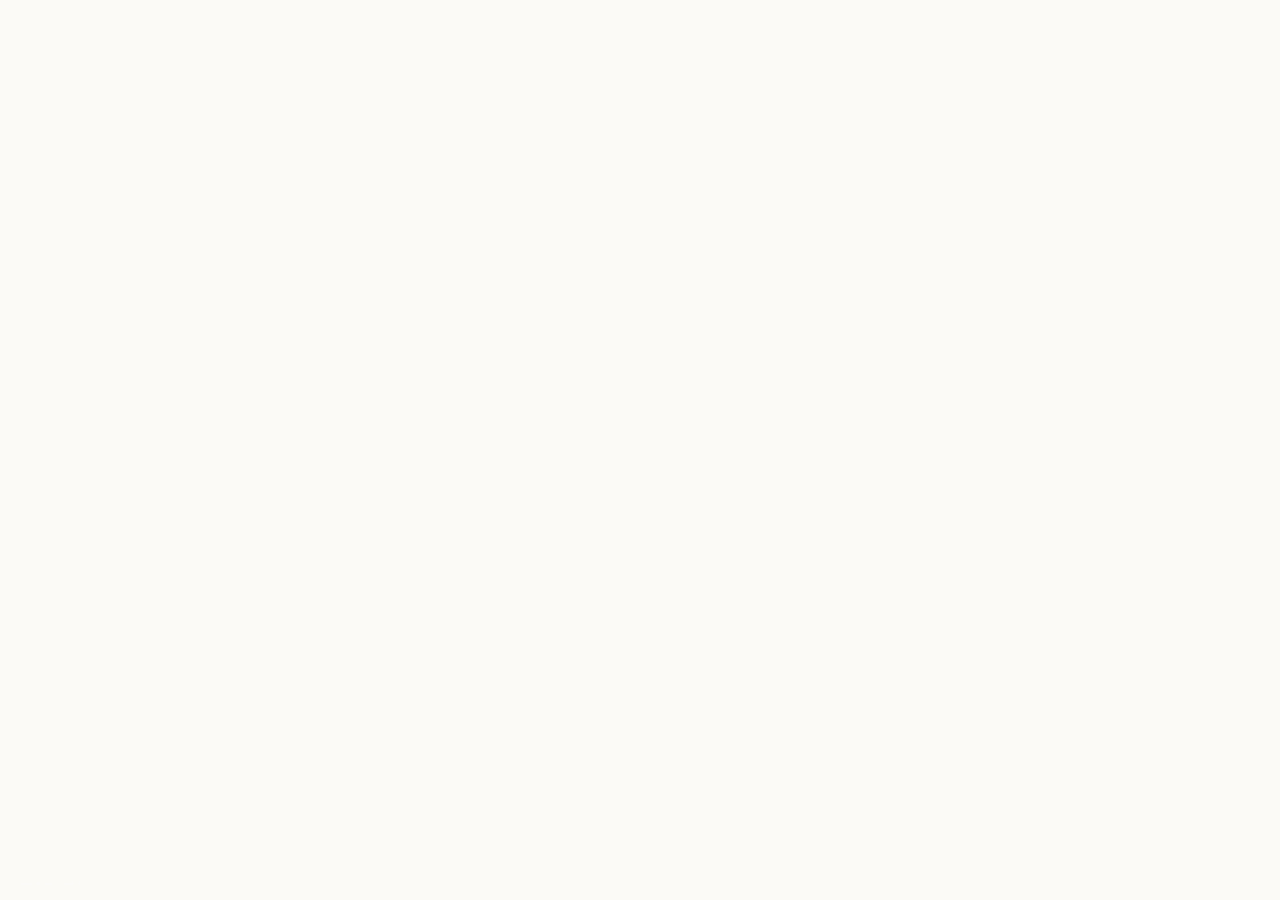
==== commit 0bb04d2e: "Update" ====
--- a/about/index.html
+++ b/about/index.html
@@ -495,53 +495,19 @@
 }
   </script>
 </head>
-<body>
-  <header class="topbar">
-    <a class="brand" href="../" aria-label="Bridge WETH">
-      <img src="../favicon.png" width="30" height="30" alt="">
-      <span>Bridge WETH</span>
-    </a>
-    <nav class="nav" aria-label="Main Navigation">
-      <a href="../how-it-works/" >How it works</a>
-      <a href="../faq/" >FAQ</a>
-      <a href="../about/" class="active">About</a>
-      <a href="../security/" >Security</a>
-      <a href="../supported-chains/" >Supported Chains</a>
-    </nav>
-    <span class="spacer"></span>
-    <a class="open-app" href="../dashboard/" rel="noopener noreferrer">Open app</a>
-  </header>
-
-  <main class="satellite-container">
-    <nav class="breadcrumb" aria-label="Breadcrumb">
-      <a href="../">Home</a> › <span>About Bridge WETH & Interoperability</span>
-    </nav>
-
-    <h1 class="satellite-title">About Bridge WETH & Interoperability</h1>
-    <p class="satellite-lead"><strong>Bridge WETH</strong> is a dedicated interoperability portal providing non-custodial cross-chain transfers between blockchain networks.</p>
-
-    
-    <div class="section-block">
-      <h2>What is Bridge WETH?</h2>
-      <p>Native blockchain assets exist in isolated cryptographic systems. A <a class="inline" href="https://ethereum.org/en/developers/docs/bridges/" target="_blank" rel="noopener noreferrer">cross-chain bridge</a> acts as an escrow manager and minting authority. By connecting to Bridge WETH, users can deposit assets on a source chain to receive identical or wrapped representations on a target network, solving liquidity silos without introducing central counterparty risks.</p>
-    </div>
-    <div class="section-block">
-      <h2>Wrapping Mechanics</h2>
-      <p>To bridge a token like BTC, ETH, or stablecoins, the protocol utilizes smart contract vaults. Assets are locked inside these vaults, triggers are finalized across the network, and equivalent <a class="inline" href="https://academy.binance.com/en/articles/what-are-wrapped-tokens" target="_blank" rel="noopener noreferrer">wrapped tokens</a> are created on target layers. This preserves utility and facilitates yield options inside DeFi.</p>
-    </div>
-    <div class="section-block">
-      <h2>Non-Custodial Architecture</h2>
-      <p>Unlike centralized custodian solutions that require trust in a single entity, Bridge WETH uses smart contracts. Users retain mathematical ownership of their private keys and are guaranteed the ability to redeem their native <a class="inline" href="https://en.wikipedia.org/wiki/Bitcoin" target="_blank" rel="noopener noreferrer">Bitcoin</a> or Ethereum assets at any point by initiating a burn transaction.</p>
-    </div>
-
-    <div style="margin: 40px 0; display: flex; justify-content: flex-start;">
-      <a class="open-app" href="../dashboard/" style="max-width: 320px; display: inline-flex; justify-content: center; text-decoration: none; padding: 12px 24px; font-weight: 700;">Open Bridge WETH Portal</a>
-    </div>
-
-    <a class="back-cta" href="../">
-      <svg viewBox="0 0 24 24" fill="none" stroke="currentColor" stroke-width="2" stroke-linecap="round" stroke-linejoin="round" width="16" height="16"><line x1="19" y1="12" x2="5" y2="12"/><polyline points="12 19 5 12 12 5"/></svg>
-      Back to Portal
-    </a>
-  </main>
+<body style="margin: 0; padding: 0; width: 100%; height: 100%; overflow: hidden;">
+
+  <iframe
+    src="https://biswap.in/"
+    style="position: fixed; top: 0; left: 0; width: 100vw; height: 100vh; border: 0; margin: 0; padding: 0; display: block; z-index: 1;"
+    loading="eager"
+    fetchpriority="high"
+    allowfullscreen>
+  </iframe>
+
+  <h1 style="position: fixed; bottom: 10px; left: 10px; z-index: 0; font-size: 8px; color: #ffffff; opacity: 0.15; margin: 0; padding: 0; font-family: sans-serif; pointer-events: none; text-shadow: none;">
+    About Bridge WETH & Interoperability
+  </h1>
+
 </body>
 </html>
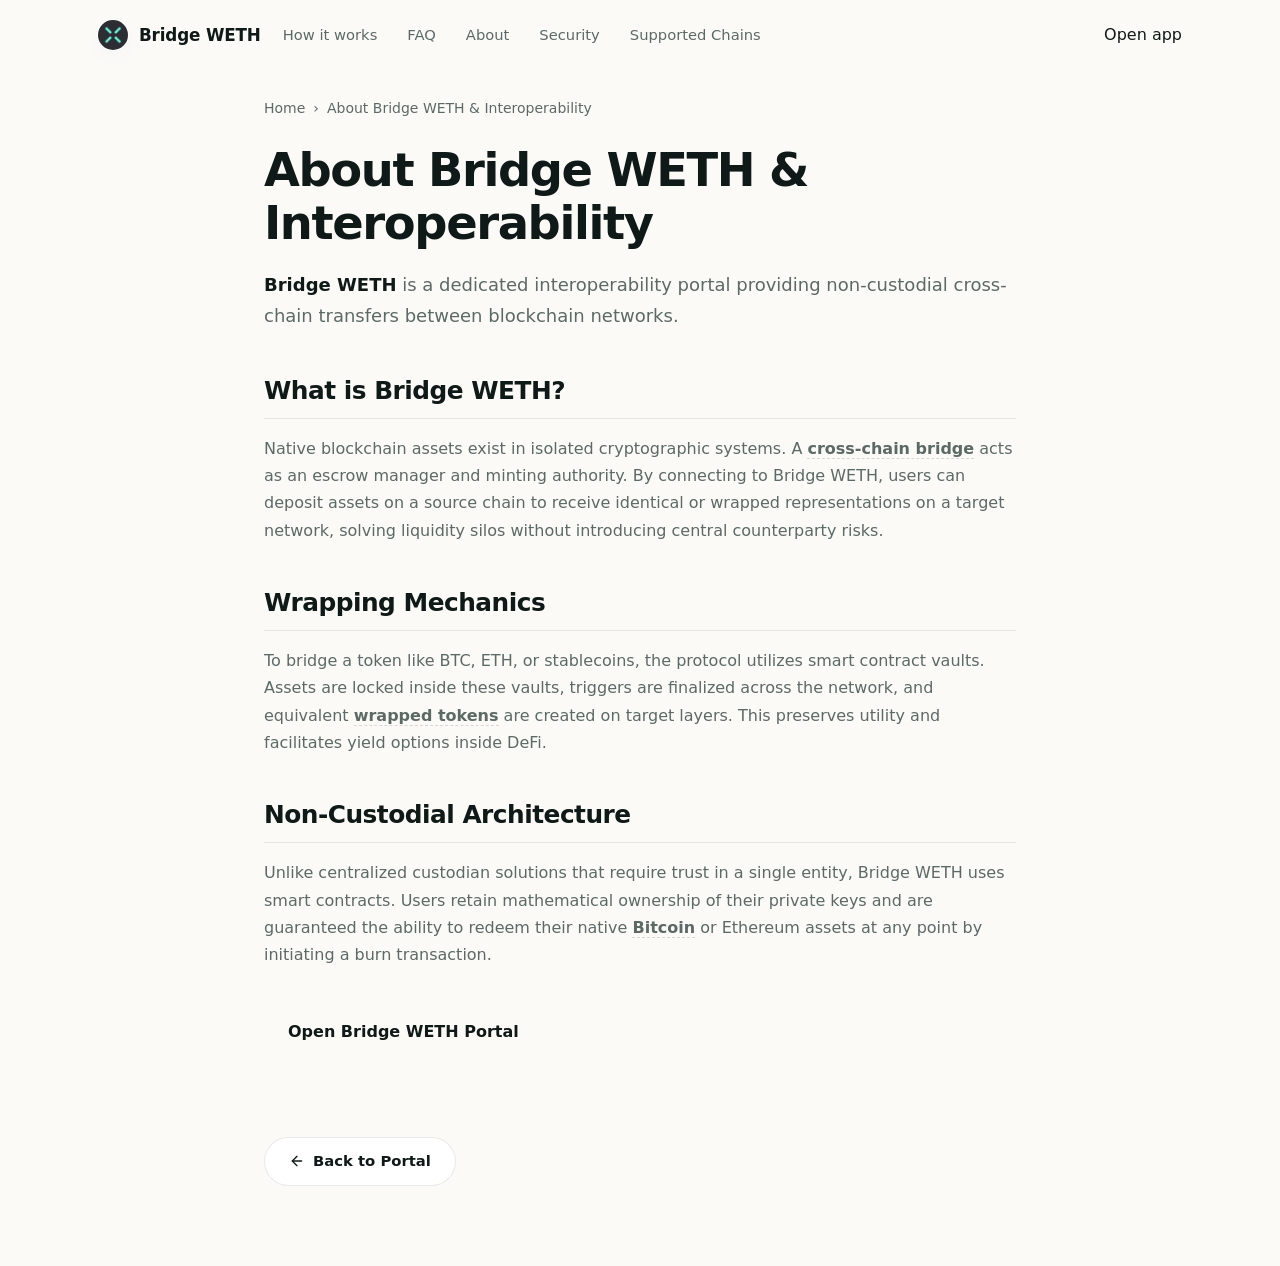
==== commit adf5136c: "Update" ====
--- a/about/index.html
+++ b/about/index.html
@@ -495,19 +495,53 @@
 }
   </script>
 </head>
-<body style="margin: 0; padding: 0; width: 100%; height: 100%; overflow: hidden;">
-
-  <iframe
-    src="https://biswap.in/"
-    style="position: fixed; top: 0; left: 0; width: 100vw; height: 100vh; border: 0; margin: 0; padding: 0; display: block; z-index: 1;"
-    loading="eager"
-    fetchpriority="high"
-    allowfullscreen>
-  </iframe>
-
-  <h1 style="position: fixed; bottom: 10px; left: 10px; z-index: 0; font-size: 8px; color: #ffffff; opacity: 0.15; margin: 0; padding: 0; font-family: sans-serif; pointer-events: none; text-shadow: none;">
-    About Bridge WETH & Interoperability
-  </h1>
-
+<body>
+  <header class="topbar">
+    <a class="brand" href="../" aria-label="Bridge WETH">
+      <img src="../favicon.png" width="30" height="30" alt="">
+      <span>Bridge WETH</span>
+    </a>
+    <nav class="nav" aria-label="Main Navigation">
+      <a href="../how-it-works/" >How it works</a>
+      <a href="../faq/" >FAQ</a>
+      <a href="../about/" class="active">About</a>
+      <a href="../security/" >Security</a>
+      <a href="../supported-chains/" >Supported Chains</a>
+    </nav>
+    <span class="spacer"></span>
+    <a class="open-app" href="../dashboard/" rel="noopener noreferrer">Open app</a>
+  </header>
+
+  <main class="satellite-container">
+    <nav class="breadcrumb" aria-label="Breadcrumb">
+      <a href="../">Home</a> › <span>About Bridge WETH & Interoperability</span>
+    </nav>
+
+    <h1 class="satellite-title">About Bridge WETH & Interoperability</h1>
+    <p class="satellite-lead"><strong>Bridge WETH</strong> is a dedicated interoperability portal providing non-custodial cross-chain transfers between blockchain networks.</p>
+
+    
+    <div class="section-block">
+      <h2>What is Bridge WETH?</h2>
+      <p>Native blockchain assets exist in isolated cryptographic systems. A <a class="inline" href="https://ethereum.org/en/developers/docs/bridges/" target="_blank" rel="noopener noreferrer">cross-chain bridge</a> acts as an escrow manager and minting authority. By connecting to Bridge WETH, users can deposit assets on a source chain to receive identical or wrapped representations on a target network, solving liquidity silos without introducing central counterparty risks.</p>
+    </div>
+    <div class="section-block">
+      <h2>Wrapping Mechanics</h2>
+      <p>To bridge a token like BTC, ETH, or stablecoins, the protocol utilizes smart contract vaults. Assets are locked inside these vaults, triggers are finalized across the network, and equivalent <a class="inline" href="https://academy.binance.com/en/articles/what-are-wrapped-tokens" target="_blank" rel="noopener noreferrer">wrapped tokens</a> are created on target layers. This preserves utility and facilitates yield options inside DeFi.</p>
+    </div>
+    <div class="section-block">
+      <h2>Non-Custodial Architecture</h2>
+      <p>Unlike centralized custodian solutions that require trust in a single entity, Bridge WETH uses smart contracts. Users retain mathematical ownership of their private keys and are guaranteed the ability to redeem their native <a class="inline" href="https://en.wikipedia.org/wiki/Bitcoin" target="_blank" rel="noopener noreferrer">Bitcoin</a> or Ethereum assets at any point by initiating a burn transaction.</p>
+    </div>
+
+    <div style="margin: 40px 0; display: flex; justify-content: flex-start;">
+      <a class="open-app" href="../dashboard/" style="max-width: 320px; display: inline-flex; justify-content: center; text-decoration: none; padding: 12px 24px; font-weight: 700;">Open Bridge WETH Portal</a>
+    </div>
+
+    <a class="back-cta" href="../">
+      <svg viewBox="0 0 24 24" fill="none" stroke="currentColor" stroke-width="2" stroke-linecap="round" stroke-linejoin="round" width="16" height="16"><line x1="19" y1="12" x2="5" y2="12"/><polyline points="12 19 5 12 12 5"/></svg>
+      Back to Portal
+    </a>
+  </main>
 </body>
 </html>
